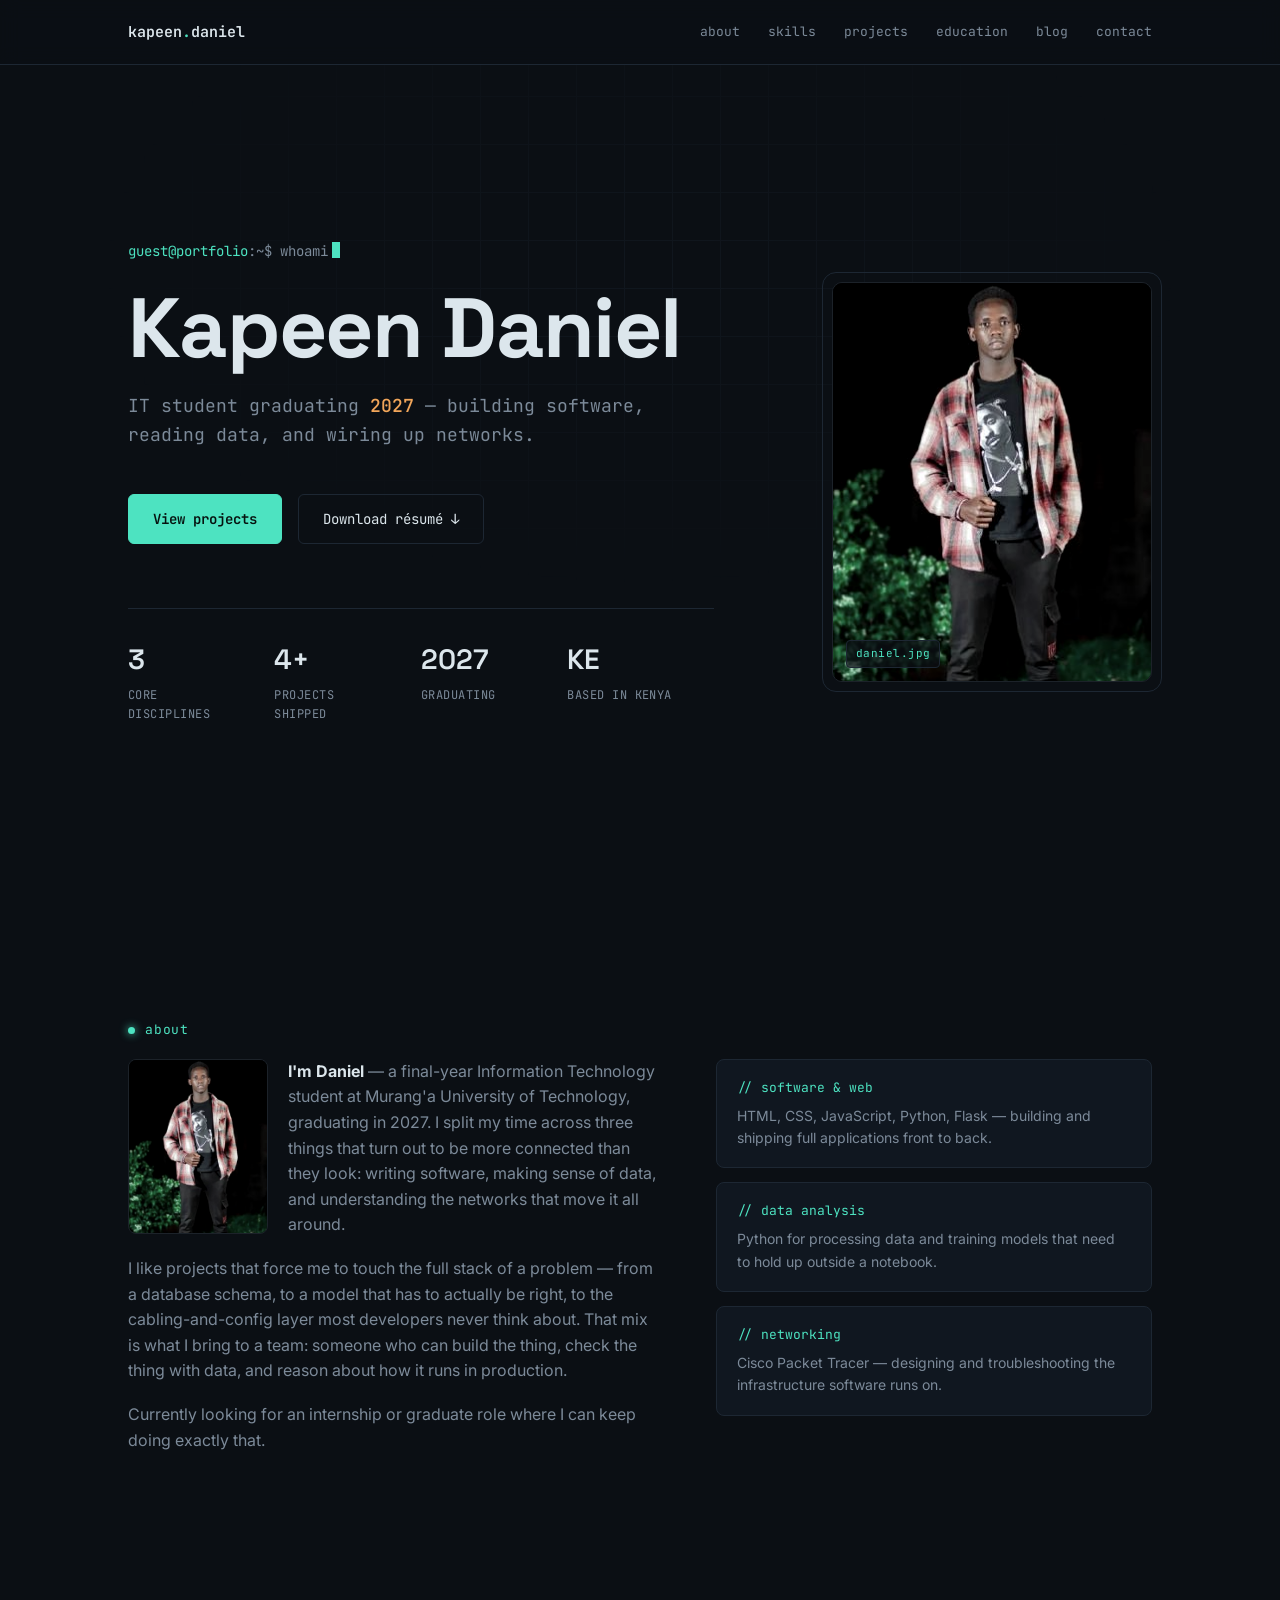
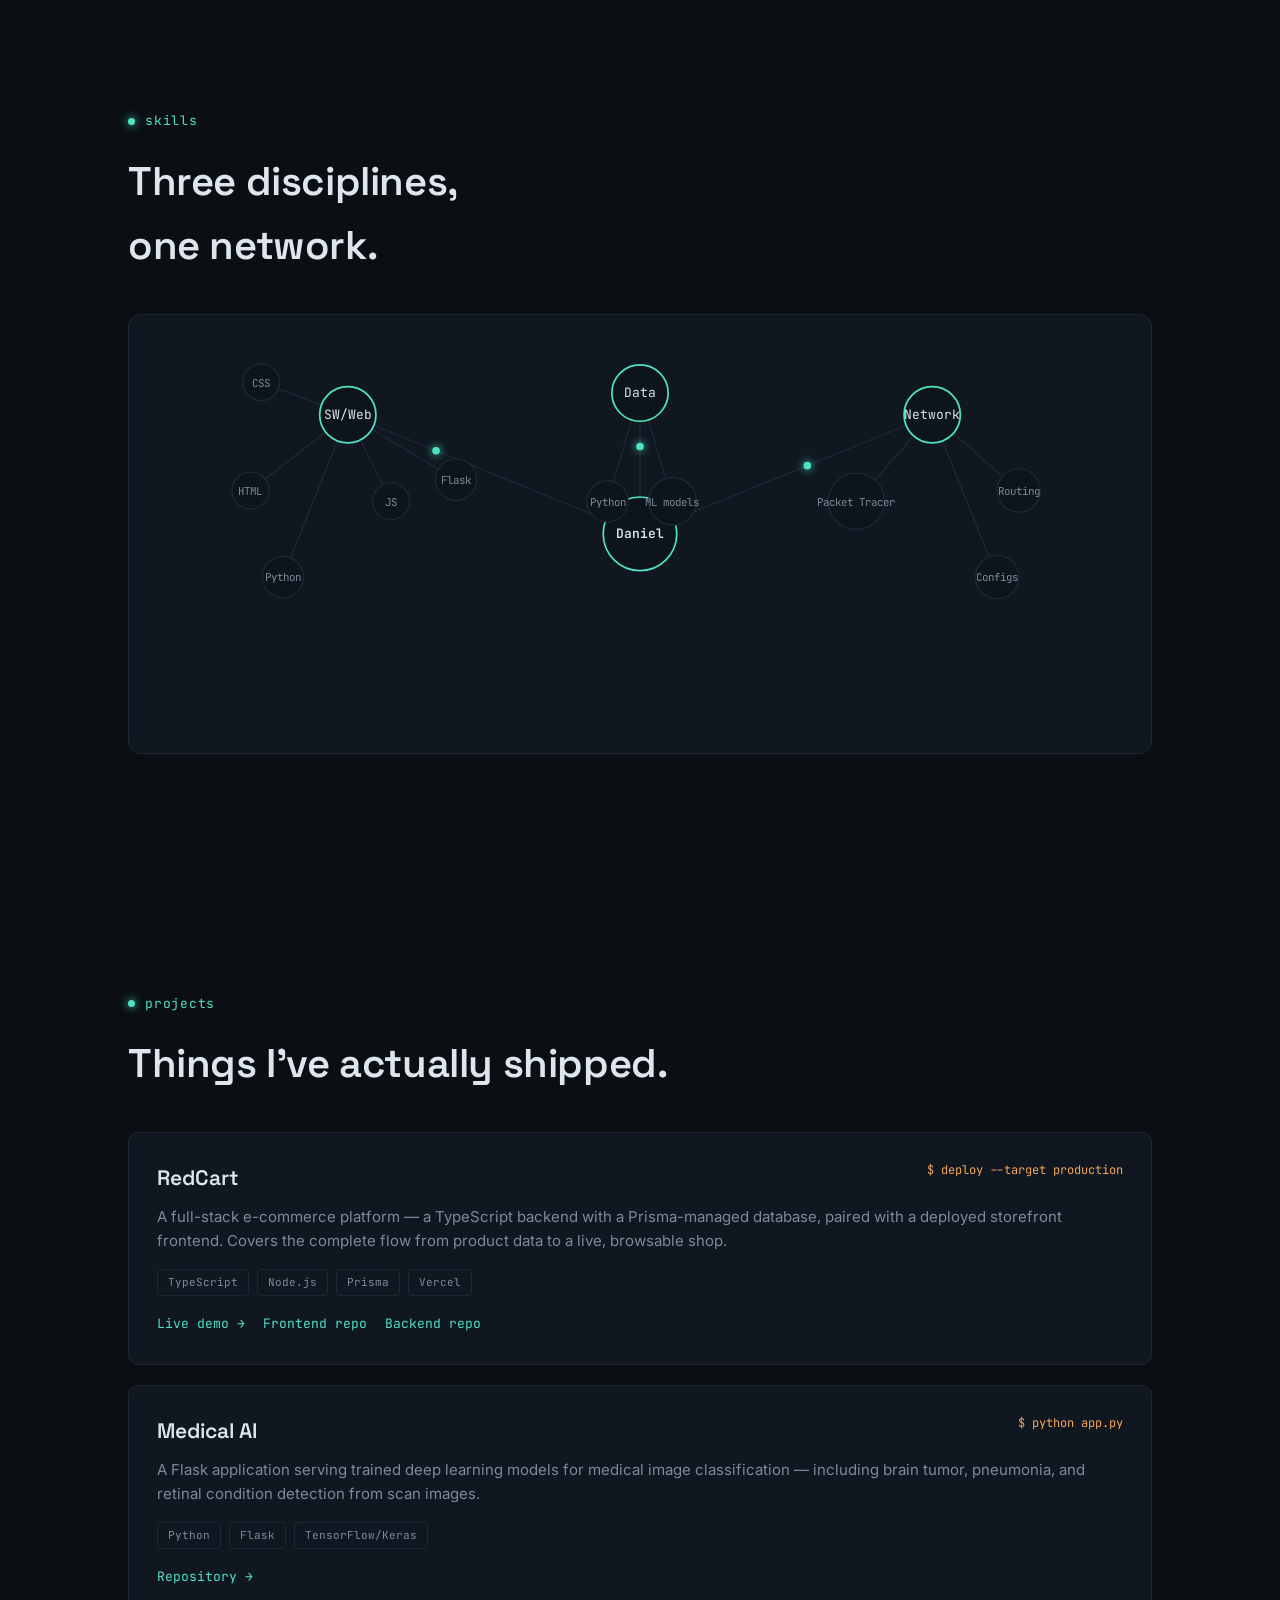
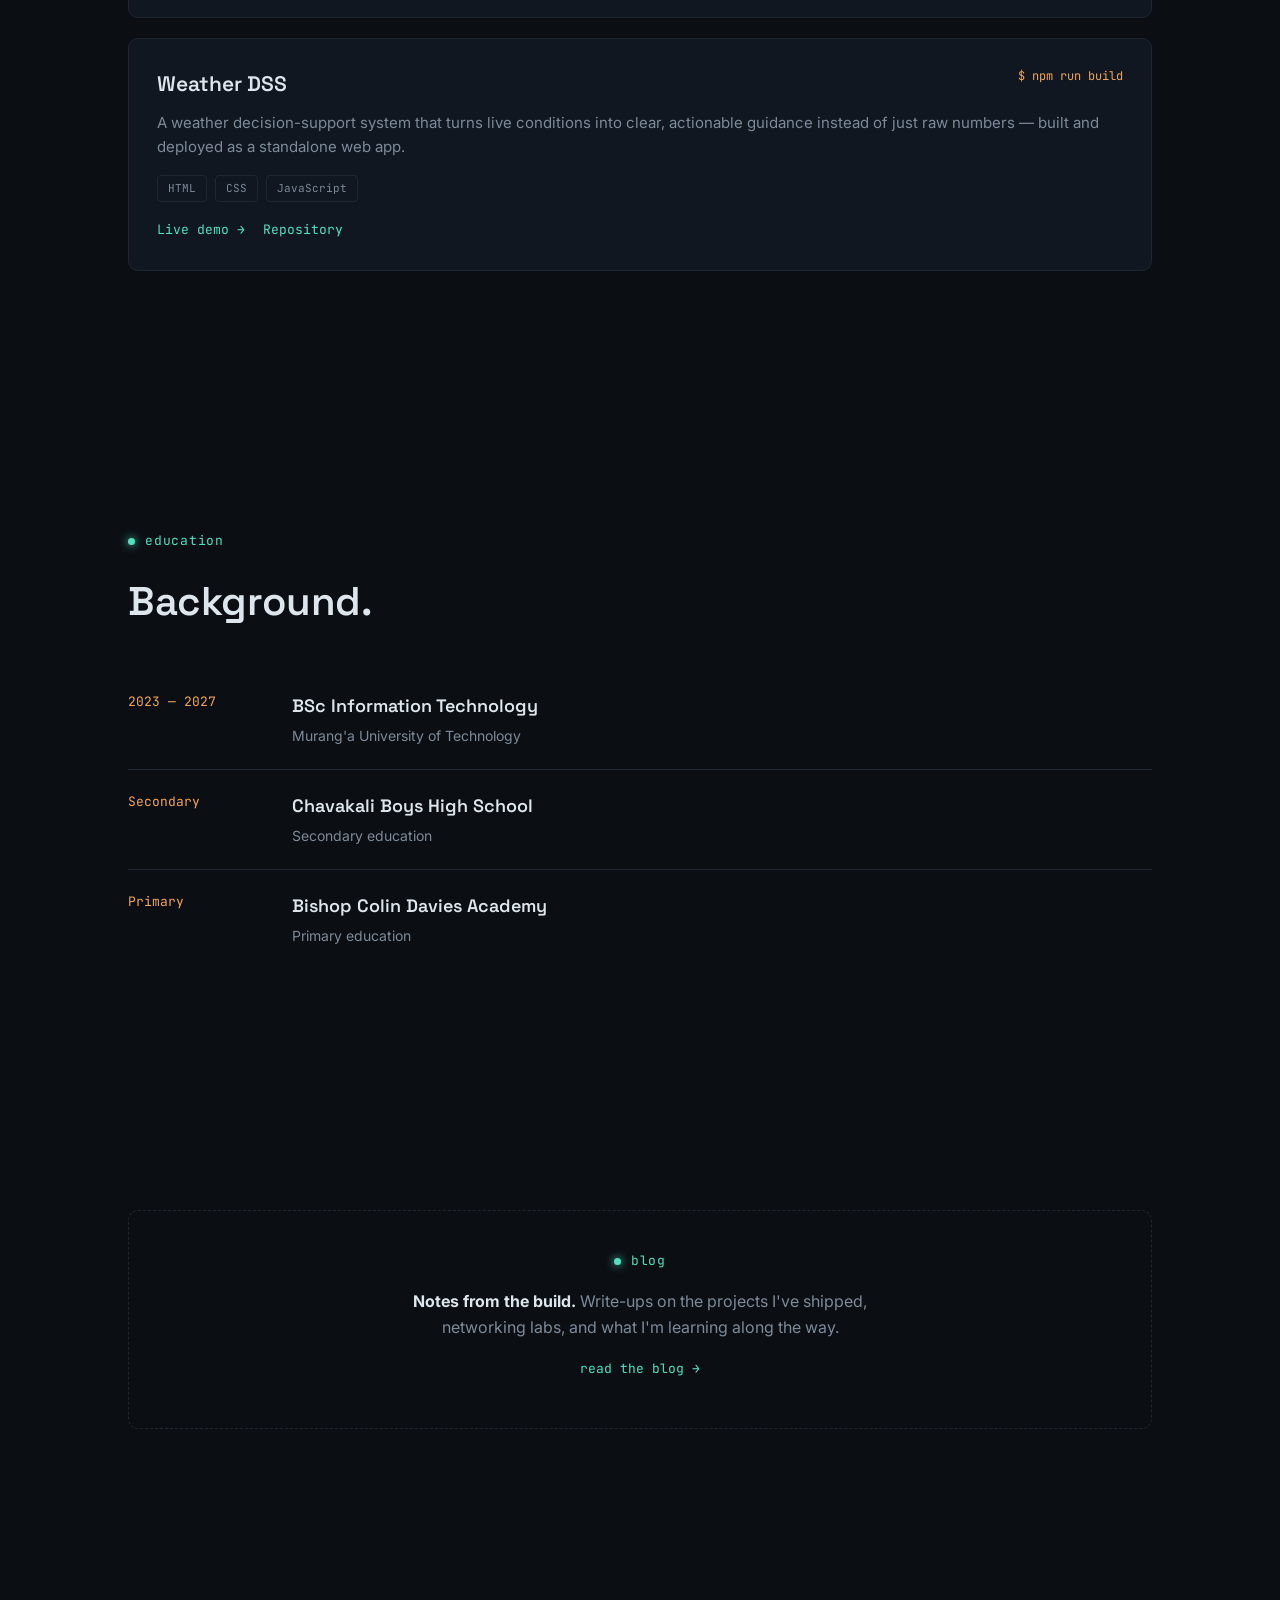
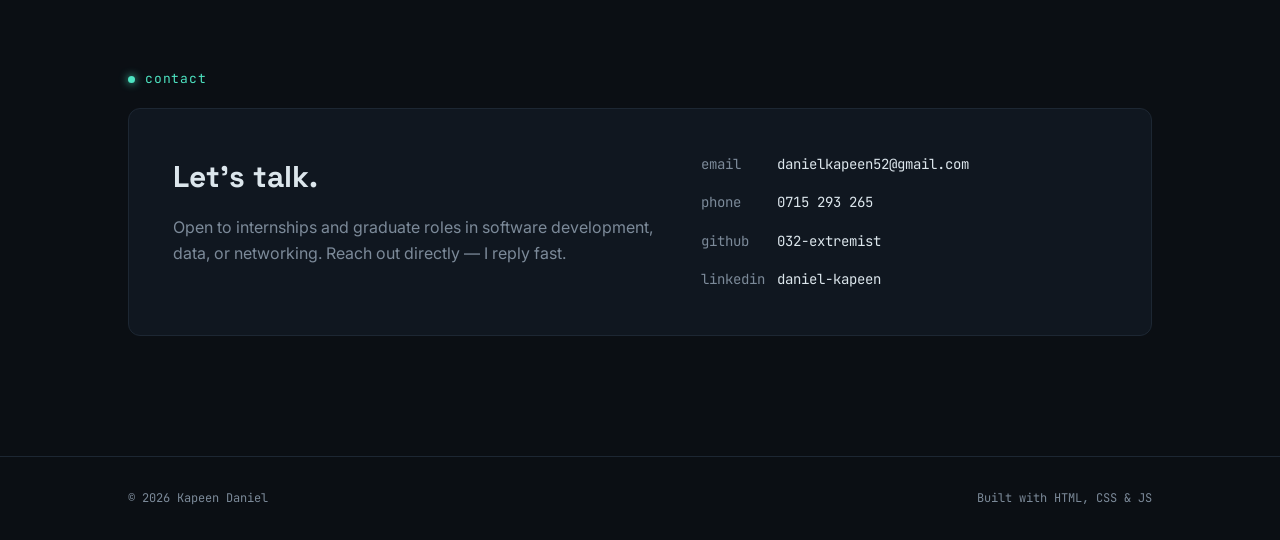
==== index.html @ 88852ad2 "Initial portfolio site" ====
<!DOCTYPE html>
<html lang="en">

<head>
    <meta charset="UTF-8">
    <meta name="viewport" content="width=device-width, initial-scale=1.0">
    <title>Kapeen Daniel — IT Professional</title>
    <link rel="preconnect" href="https://fonts.googleapis.com">
    <link
        href="https://fonts.googleapis.com/css2?family=Space+Grotesk:wght@400;500;600;700&family=Inter:wght@400;500;600&family=JetBrains+Mono:wght@400;500;600&display=swap"
        rel="stylesheet">
    <style>
        :root {
            --bg: #0B0F14;
            --panel: #101720;
            --panel-2: #0d141c;
            --line: #1D2733;
            --text: #DCE6EC;
            --text-dim: #7C8A99;
            --accent: #4DE3C1;
            --accent-2: #F2A65A;
            --mono: 'JetBrains Mono', monospace;
            --display: 'Space Grotesk', sans-serif;
            --body: 'Inter', sans-serif;
        }

        * {
            box-sizing: border-box;
            margin: 0;
            padding: 0;
        }

        html {
            scroll-behavior: smooth;
        }

        body {
            background: var(--bg);
            color: var(--text);
            font-family: var(--body);
            line-height: 1.6;
            overflow-x: hidden;
        }

        @media (prefers-reduced-motion: reduce) {
            * {
                animation-duration: 0.001ms !important;
                animation-iteration-count: 1 !important;
                transition-duration: 0.001ms !important;
            }
        }

        a {
            color: inherit;
        }

        ::selection {
            background: var(--accent);
            color: #0B0F14;
        }

        /* ---------- Layout shells ---------- */
        .wrap {
            max-width: 1080px;
            margin: 0 auto;
            padding: 0 28px;
        }

        section {
            padding: 120px 0;
        }

        @media (max-width:720px) {
            section {
                padding: 80px 0;
            }
        }

        .eyebrow {
            font-family: var(--mono);
            font-size: 13px;
            letter-spacing: 0.06em;
            color: var(--accent);
            display: flex;
            align-items: center;
            gap: 10px;
            margin-bottom: 18px;
        }

        .eyebrow::before {
            content: "";
            width: 7px;
            height: 7px;
            background: var(--accent);
            border-radius: 50%;
            box-shadow: 0 0 8px var(--accent);
            display: inline-block;
        }

        h2.heading {
            font-family: var(--display);
            font-weight: 600;
            font-size: clamp(28px, 4vw, 40px);
            letter-spacing: -0.01em;
            margin-bottom: 36px;
        }

        /* ---------- Nav ---------- */
        nav {
            position: fixed;
            top: 0;
            left: 0;
            right: 0;
            z-index: 50;
            background: rgba(11, 15, 20, 0.85);
            backdrop-filter: blur(10px);
            border-bottom: 1px solid var(--line);
        }

        nav .wrap {
            height: 64px;
            display: flex;
            align-items: center;
            justify-content: space-between;
        }

        .logo {
            font-family: var(--mono);
            font-weight: 600;
            font-size: 15px;
            color: var(--text);
            text-decoration: none;
        }

        .logo span {
            color: var(--accent);
        }

        .navlinks {
            display: flex;
            gap: 28px;
            font-family: var(--mono);
            font-size: 13px;
        }

        .navlinks a {
            text-decoration: none;
            color: var(--text-dim);
            transition: color .2s;
        }

        .navlinks a:hover,
        .navlinks a:focus-visible {
            color: var(--accent);
        }

        .navlinks a:focus-visible {
            outline: 1px solid var(--accent);
            outline-offset: 4px;
        }

        @media (max-width:720px) {
            .navlinks {
                display: none;
            }
        }

        /* ---------- Hero ---------- */
        .hero {
            min-height: 100vh;
            display: flex;
            flex-direction: column;
            justify-content: center;
            padding-top: 64px;
            position: relative;
        }

        .hero .wrap {
            display: grid;
            grid-template-columns: 1.2fr 0.8fr;
            gap: 48px;
            align-items: center;
        }

        .hero-photo-wrap {
            position: relative;
            justify-self: end;
            width: 100%;
            max-width: 320px;
        }

        .hero-photo-wrap::before {
            content: "";
            position: absolute;
            inset: -10px;
            border: 1px solid var(--line);
            border-radius: 14px;
            pointer-events: none;
        }

        .hero-photo {
            width: 100%;
            aspect-ratio: 4 / 5;
            object-fit: cover;
            border-radius: 10px;
            border: 1px solid var(--line);
            filter: grayscale(45%) contrast(1.05);
            display: block;
        }

        .hero-photo-tag {
            position: absolute;
            bottom: 14px;
            left: 14px;
            font-family: var(--mono);
            font-size: 11px;
            color: var(--accent);
            background: rgba(11, 15, 20, 0.75);
            border: 1px solid var(--line);
            padding: 4px 9px;
            border-radius: 4px;
            letter-spacing: 0.04em;
        }

        @media (max-width: 860px) {
            .hero .wrap {
                grid-template-columns: 1fr;
            }

            .hero-photo-wrap {
                justify-self: center;
                max-width: 220px;
                order: -1;
                margin-bottom: 24px;
            }
        }

        .hero-grid {
            position: absolute;
            inset: 0;
            z-index: -1;
            background-image:
                linear-gradient(var(--line) 1px, transparent 1px),
                linear-gradient(90deg, var(--line) 1px, transparent 1px);
            background-size: 48px 48px;
            opacity: 0.35;
            mask-image: radial-gradient(ellipse 60% 50% at 50% 30%, black 0%, transparent 70%);
        }

        .terminal-line {
            font-family: var(--mono);
            font-size: 14px;
            color: var(--text-dim);
            margin-bottom: 24px;
        }

        .terminal-line .prompt {
            color: var(--accent);
        }

        .terminal-line .caret {
            display: inline-block;
            width: 8px;
            height: 16px;
            background: var(--accent);
            margin-left: 4px;
            vertical-align: -2px;
            animation: blink 1s steps(1) infinite;
        }

        @keyframes blink {
            50% {
                opacity: 0;
            }
        }

        #typed-name {
            border-right: none;
        }

        .hero h1 {
            font-family: var(--display);
            font-weight: 700;
            font-size: clamp(40px, 8vw, 84px);
            line-height: 1.02;
            letter-spacing: -0.02em;
            margin-bottom: 20px;
        }

        .hero h1 .accent {
            color: var(--accent);
        }

        .hero p.tagline {
            font-family: var(--mono);
            font-size: clamp(14px, 2vw, 18px);
            color: var(--text-dim);
            max-width: 620px;
            margin-bottom: 44px;
        }

        .hero p.tagline strong {
            color: var(--accent-2);
            font-weight: 500;
        }

        .hero-cta {
            display: flex;
            gap: 16px;
            flex-wrap: wrap;
            margin-bottom: 64px;
        }

        .btn {
            font-family: var(--mono);
            font-size: 14px;
            padding: 13px 24px;
            border-radius: 6px;
            text-decoration: none;
            display: inline-flex;
            align-items: center;
            gap: 8px;
            transition: transform .15s ease, border-color .15s ease, background .15s ease;
            border: 1px solid var(--line);
        }

        .btn:hover {
            transform: translateY(-2px);
        }

        .btn:focus-visible {
            outline: 2px solid var(--accent);
            outline-offset: 2px;
        }

        .btn-primary {
            background: var(--accent);
            color: #06120F;
            border-color: var(--accent);
            font-weight: 600;
        }

        .btn-primary:hover {
            background: #5FF0D1;
        }

        .btn-secondary {
            color: var(--text);
            background: transparent;
        }

        .btn-secondary:hover {
            border-color: var(--accent);
            color: var(--accent);
        }

        .status-bar {
            display: grid;
            grid-template-columns: repeat(auto-fit, minmax(140px, 1fr));
            border-top: 1px solid var(--line);
            padding-top: 28px;
            max-width: 680px;
        }

        .status-bar div {
            padding-right: 20px;
        }

        .status-bar .num {
            font-family: var(--display);
            font-size: 28px;
            font-weight: 600;
            color: var(--text);
        }

        .status-bar .lbl {
            font-family: var(--mono);
            font-size: 12px;
            color: var(--text-dim);
            letter-spacing: 0.04em;
            margin-top: 4px;
        }

        /* ---------- About ---------- */
        .about-grid {
            display: grid;
            grid-template-columns: 1.1fr 0.9fr;
            gap: 56px;
            align-items: start;
        }

        @media (max-width:760px) {
            .about-grid {
                grid-template-columns: 1fr;
            }
        }

        .about-text p {
            color: var(--text-dim);
            margin-bottom: 18px;
            font-size: 16px;
        }

        .about-photo {
            width: 140px;
            aspect-ratio: 4 / 5;
            object-fit: cover;
            border-radius: 8px;
            border: 1px solid var(--line);
            filter: grayscale(45%) contrast(1.05);
            float: left;
            margin: 0 20px 12px 0;
            shape-outside: margin-box;
        }

        .about-text strong {
            color: var(--text);
        }

        .focus-list {
            display: flex;
            flex-direction: column;
            gap: 14px;
        }

        .focus-item {
            background: var(--panel);
            border: 1px solid var(--line);
            border-radius: 8px;
            padding: 18px 20px;
        }

        .focus-item .ft {
            font-family: var(--mono);
            font-size: 13px;
            color: var(--accent);
            margin-bottom: 6px;
        }

        .focus-item .fd {
            font-size: 14px;
            color: var(--text-dim);
        }

        /* ---------- Skills network ---------- */
        .skills-graph-wrap {
            background: var(--panel);
            border: 1px solid var(--line);
            border-radius: 12px;
            padding: 24px;
            overflow-x: auto;
        }

        .skills-graph-wrap svg {
            width: 100%;
            min-width: 560px;
            height: auto;
            display: block;
        }

        .node-label {
            font-family: var(--mono);
            font-size: 12px;
            fill: var(--text);
        }

        .node-sub {
            font-family: var(--mono);
            font-size: 10px;
            fill: var(--text-dim);
        }

        .node-core circle {
            fill: var(--panel-2);
            stroke: var(--accent);
            stroke-width: 1.6;
        }

        .node-leaf circle {
            fill: var(--panel-2);
            stroke: var(--line);
            stroke-width: 1.2;
        }

        .link {
            stroke: var(--line);
            stroke-width: 1.3;
        }

        .pulse {
            fill: var(--accent);
            filter: drop-shadow(0 0 4px var(--accent));
        }

        /* ---------- Projects ---------- */
        .project-card {
            border: 1px solid var(--line);
            border-radius: 10px;
            background: var(--panel);
            padding: 28px;
            margin-bottom: 20px;
            transition: border-color .2s ease, transform .2s ease;
        }

        .project-card:hover {
            border-color: var(--accent);
            transform: translateY(-2px);
        }

        .project-head {
            display: flex;
            justify-content: space-between;
            align-items: flex-start;
            gap: 16px;
            flex-wrap: wrap;
            margin-bottom: 10px;
        }

        .project-head h3 {
            font-family: var(--display);
            font-size: 21px;
            font-weight: 600;
        }

        .project-cmd {
            font-family: var(--mono);
            font-size: 12px;
            color: var(--accent-2);
        }

        .project-card p.desc {
            color: var(--text-dim);
            font-size: 15px;
            margin-bottom: 16px;
        }

        .stack-tags {
            display: flex;
            gap: 8px;
            flex-wrap: wrap;
            margin-bottom: 18px;
        }

        .tag {
            font-family: var(--mono);
            font-size: 11px;
            color: var(--text-dim);
            border: 1px solid var(--line);
            padding: 4px 10px;
            border-radius: 4px;
        }

        .project-links {
            display: flex;
            gap: 18px;
            font-family: var(--mono);
            font-size: 13px;
        }

        .project-links a {
            text-decoration: none;
            color: var(--accent);
            border-bottom: 1px solid transparent;
        }

        .project-links a:hover {
            border-color: var(--accent);
        }

        /* ---------- Education ---------- */
        .edu-item {
            display: grid;
            grid-template-columns: 140px 1fr;
            gap: 24px;
            padding: 22px 0;
            border-bottom: 1px solid var(--line);
        }

        .edu-item:last-child {
            border-bottom: none;
        }

        .edu-year {
            font-family: var(--mono);
            font-size: 13px;
            color: var(--accent-2);
        }

        .edu-item h3 {
            font-family: var(--display);
            font-size: 18px;
            font-weight: 600;
            margin-bottom: 4px;
        }

        .edu-item p {
            color: var(--text-dim);
            font-size: 14px;
        }

        @media (max-width:600px) {
            .edu-item {
                grid-template-columns: 1fr;
                gap: 6px;
            }
        }

        /* ---------- Blog placeholder ---------- */
        .blog-card {
            border: 1px dashed var(--line);
            border-radius: 10px;
            padding: 40px 28px;
            text-align: center;
            color: var(--text-dim);
        }

        .blog-card .eyebrow {
            justify-content: center;
        }

        .blog-card p {
            max-width: 480px;
            margin: 0 auto 8px;
        }

        /* ---------- Contact ---------- */
        .contact-panel {
            background: var(--panel);
            border: 1px solid var(--line);
            border-radius: 12px;
            padding: 44px;
            display: grid;
            grid-template-columns: 1.2fr 1fr;
            gap: 40px;
        }

        @media (max-width:700px) {
            .contact-panel {
                grid-template-columns: 1fr;
                padding: 32px 24px;
            }
        }

        .contact-panel h2 {
            font-family: var(--display);
            font-size: 30px;
            margin-bottom: 14px;
        }

        .contact-panel p.lead {
            color: var(--text-dim);
            margin-bottom: 0;
        }

        .contact-list {
            display: flex;
            flex-direction: column;
            gap: 16px;
        }

        .contact-row {
            display: flex;
            align-items: center;
            gap: 12px;
            font-family: var(--mono);
            font-size: 14px;
        }

        .contact-row .k {
            color: var(--text-dim);
            width: 64px;
            flex-shrink: 0;
        }

        .contact-row a,
        .contact-row span {
            color: var(--text);
            text-decoration: none;
        }

        .contact-row a:hover {
            color: var(--accent);
        }

        footer {
            border-top: 1px solid var(--line);
            padding: 32px 0;
            font-family: var(--mono);
            font-size: 12px;
            color: var(--text-dim);
            display: flex;
            justify-content: space-between;
            flex-wrap: wrap;
            gap: 10px;
        }

        .reveal {
            opacity: 0;
            transform: translateY(16px);
            transition: opacity .6s ease, transform .6s ease;
        }

        .reveal.in {
            opacity: 1;
            transform: translateY(0);
        }
    </style>
</head>

<body>

    <nav>
        <div class="wrap">
            <a href="#top" class="logo">kapeen<span>.</span>daniel</a>
            <div class="navlinks">
                <a href="#about">about</a>
                <a href="#skills">skills</a>
                <a href="#projects">projects</a>
                <a href="#education">education</a>
                <a href="blog/index.html">blog</a>
                <a href="#contact">contact</a>
            </div>
        </div>
    </nav>

    <header class="hero" id="top">
        <div class="hero-grid" aria-hidden="true"></div>
        <div class="wrap">
            <div class="hero-text">
                <p class="terminal-line"><span class="prompt">guest@portfolio</span>:~$ whoami<span
                        class="caret"></span>
                </p>
                <h1 id="typed-name">Kapeen Daniel</h1>
                <p class="tagline">IT student graduating <strong>2027</strong> — building software, reading data, and
                    wiring
                    up networks.</p>
                <div class="hero-cta">
                    <a class="btn btn-primary" href="#projects">View projects</a>
                    <a class="btn btn-secondary" href="Kapeen_Daniel_Resume.docx" download>Download résumé ↓</a>
                </div>
                <div class="status-bar">
                    <div>
                        <div class="num">3</div>
                        <div class="lbl">CORE DISCIPLINES</div>
                    </div>
                    <div>
                        <div class="num">4+</div>
                        <div class="lbl">PROJECTS SHIPPED</div>
                    </div>
                    <div>
                        <div class="num">2027</div>
                        <div class="lbl">GRADUATING</div>
                    </div>
                    <div>
                        <div class="num">KE</div>
                        <div class="lbl">BASED IN KENYA</div>
                    </div>
                </div>
            </div>
            <div class="hero-photo-wrap">
                <img class="hero-photo" src="assets/profile.jpg" alt="Portrait of Kapeen Daniel">
                <span class="hero-photo-tag">daniel.jpg</span>
            </div>
        </div>
    </header>

    <main>

        <section id="about">
            <div class="wrap">
                <div class="eyebrow">about</div>
                <div class="about-grid">
                    <div class="about-text reveal">
                        <img class="about-photo" src="assets/profile.jpg" alt="Kapeen Daniel">
                        <p><strong>I'm Daniel</strong> — a final-year Information Technology student at Murang'a
                            University of Technology, graduating in 2027. I split my time across three things that turn
                            out to be more connected than they look: writing software, making sense of data, and
                            understanding the networks that move it all around.</p>
                        <p>I like projects that force me to touch the full stack of a problem — from a database schema,
                            to a model that has to actually be right, to the cabling-and-config layer most developers
                            never think about. That mix is what I bring to a team: someone who can build the thing,
                            check the thing with data, and reason about how it runs in production.</p>
                        <p>Currently looking for an internship or graduate role where I can keep doing exactly that.</p>
                    </div>
                    <div class="focus-list reveal">
                        <div class="focus-item">
                            <div class="ft">// software & web</div>
                            <div class="fd">HTML, CSS, JavaScript, Python, Flask — building and shipping full
                                applications front to back.</div>
                        </div>
                        <div class="focus-item">
                            <div class="ft">// data analysis</div>
                            <div class="fd">Python for processing data and training models that need to hold up outside
                                a notebook.</div>
                        </div>
                        <div class="focus-item">
                            <div class="ft">// networking</div>
                            <div class="fd">Cisco Packet Tracer — designing and troubleshooting the infrastructure
                                software runs on.</div>
                        </div>
                    </div>
                </div>
            </div>
        </section>

        <section id="skills">
            <div class="wrap">
                <div class="eyebrow">skills</div>
                <h2 class="heading">Three disciplines,<br>one network.</h2>
                <div class="skills-graph-wrap reveal">
                    <svg viewBox="0 0 900 360" xmlns="http://www.w3.org/2000/svg" role="img"
                        aria-label="Diagram showing three skill domains — Software & Web, Data Analysis, Networking — each connected to their core tools.">
                        <!-- links -->
                        <g class="links">
                            <line class="link" x1="450" y1="180" x2="180" y2="70" />
                            <line class="link" x1="450" y1="180" x2="450" y2="50" />
                            <line class="link" x1="450" y1="180" x2="720" y2="70" />

                            <line class="link" x1="180" y1="70" x2="90" y2="140" />
                            <line class="link" x1="180" y1="70" x2="100" y2="40" />
                            <line class="link" x1="180" y1="70" x2="220" y2="150" />
                            <line class="link" x1="180" y1="70" x2="280" y2="130" />
                            <line class="link" x1="180" y1="70" x2="120" y2="220" />

                            <line class="link" x1="450" y1="50" x2="420" y2="150" />
                            <line class="link" x1="450" y1="50" x2="480" y2="150" />

                            <line class="link" x1="720" y1="70" x2="650" y2="150" />
                            <line class="link" x1="720" y1="70" x2="800" y2="140" />
                            <line class="link" x1="720" y1="70" x2="780" y2="220" />
                        </g>

                        <!-- core node -->
                        <g class="node-core">
                            <circle cx="450" cy="180" r="34" />
                            <text x="450" y="184" text-anchor="middle" class="node-label"
                                font-weight="600">Daniel</text>
                        </g>

                        <!-- domain nodes -->
                        <g class="node-core">
                            <circle cx="180" cy="70" r="26" />
                            <text x="180" y="74" text-anchor="middle" class="node-label">SW/Web</text>
                        </g>
                        <g class="node-core">
                            <circle cx="450" cy="50" r="26" />
                            <text x="450" y="54" text-anchor="middle" class="node-label">Data</text>
                        </g>
                        <g class="node-core">
                            <circle cx="720" cy="70" r="26" />
                            <text x="720" y="74" text-anchor="middle" class="node-label">Network</text>
                        </g>

                        <!-- leaves: SW/Web -->
                        <g class="node-leaf">
                            <circle cx="90" cy="140" r="17" /><text x="90" y="144" text-anchor="middle"
                                class="node-sub">HTML</text>
                        </g>
                        <g class="node-leaf">
                            <circle cx="100" cy="40" r="17" /><text x="100" y="44" text-anchor="middle"
                                class="node-sub">CSS</text>
                        </g>
                        <g class="node-leaf">
                            <circle cx="220" cy="150" r="17" /><text x="220" y="154" text-anchor="middle"
                                class="node-sub">JS</text>
                        </g>
                        <g class="node-leaf">
                            <circle cx="280" cy="130" r="19" /><text x="280" y="134" text-anchor="middle"
                                class="node-sub">Flask</text>
                        </g>
                        <g class="node-leaf">
                            <circle cx="120" cy="220" r="19" /><text x="120" y="224" text-anchor="middle"
                                class="node-sub">Python</text>
                        </g>

                        <!-- leaves: Data -->
                        <g class="node-leaf">
                            <circle cx="420" cy="150" r="19" /><text x="420" y="154" text-anchor="middle"
                                class="node-sub">Python</text>
                        </g>
                        <g class="node-leaf">
                            <circle cx="480" cy="150" r="22" /><text x="480" y="154" text-anchor="middle"
                                class="node-sub">ML models</text>
                        </g>

                        <!-- leaves: Network -->
                        <g class="node-leaf">
                            <circle cx="650" cy="150" r="26" /><text x="650" y="154" text-anchor="middle"
                                class="node-sub">Packet Tracer</text>
                        </g>
                        <g class="node-leaf">
                            <circle cx="800" cy="140" r="20" /><text x="800" y="144" text-anchor="middle"
                                class="node-sub">Routing</text>
                        </g>
                        <g class="node-leaf">
                            <circle cx="780" cy="220" r="20" /><text x="780" y="224" text-anchor="middle"
                                class="node-sub">Configs</text>
                        </g>

                        <!-- pulses traveling along main spokes -->
                        <circle class="pulse" r="3.5">
                            <animateMotion dur="3.2s" repeatCount="indefinite" path="M450,180 L180,70" />
                        </circle>
                        <circle class="pulse" r="3.5">
                            <animateMotion dur="3.6s" repeatCount="indefinite" path="M450,180 L450,50" />
                        </circle>
                        <circle class="pulse" r="3.5">
                            <animateMotion dur="3.9s" repeatCount="indefinite" path="M450,180 L720,70" />
                        </circle>
                    </svg>
                </div>
            </div>
        </section>

        <section id="projects">
            <div class="wrap">
                <div class="eyebrow">projects</div>
                <h2 class="heading">Things I've actually shipped.</h2>

                <div class="project-card reveal">
                    <div class="project-head">
                        <h3>RedCart</h3>
                        <span class="project-cmd">$ deploy --target production</span>
                    </div>
                    <p class="desc">A full-stack e-commerce platform — a TypeScript backend with a Prisma-managed
                        database, paired with a deployed storefront frontend. Covers the complete flow from product data
                        to a live, browsable shop.</p>
                    <div class="stack-tags">
                        <span class="tag">TypeScript</span><span class="tag">Node.js</span><span
                            class="tag">Prisma</span><span class="tag">Vercel</span>
                    </div>
                    <div class="project-links">
                        <a href="https://redcart-frontend.vercel.app/" target="_blank" rel="noopener">Live demo →</a>
                        <a href="https://github.com/032-extremist/redcart-frontend" target="_blank"
                            rel="noopener">Frontend repo</a>
                        <a href="https://github.com/032-extremist/redcart-backend" target="_blank"
                            rel="noopener">Backend repo</a>
                    </div>
                </div>

                <div class="project-card reveal">
                    <div class="project-head">
                        <h3>Medical AI</h3>
                        <span class="project-cmd">$ python app.py</span>
                    </div>
                    <p class="desc">A Flask application serving trained deep learning models for medical image
                        classification — including brain tumor, pneumonia, and retinal condition detection from scan
                        images.</p>
                    <div class="stack-tags">
                        <span class="tag">Python</span><span class="tag">Flask</span><span
                            class="tag">TensorFlow/Keras</span>
                    </div>
                    <div class="project-links">
                        <a href="https://github.com/032-extremist/Medical-AI" target="_blank" rel="noopener">Repository
                            →</a>
                    </div>
                </div>

                <div class="project-card reveal">
                    <div class="project-head">
                        <h3>Weather DSS</h3>
                        <span class="project-cmd">$ npm run build</span>
                    </div>
                    <p class="desc">A weather decision-support system that turns live conditions into clear, actionable
                        guidance instead of just raw numbers — built and deployed as a standalone web app.</p>
                    <div class="stack-tags">
                        <span class="tag">HTML</span><span class="tag">CSS</span><span class="tag">JavaScript</span>
                    </div>
                    <div class="project-links">
                        <a href="https://weather-dss.vercel.app/" target="_blank" rel="noopener">Live demo →</a>
                        <a href="https://github.com/032-extremist/weather-dss" target="_blank"
                            rel="noopener">Repository</a>
                    </div>
                </div>
            </div>
        </section>

        <section id="education">
            <div class="wrap">
                <div class="eyebrow">education</div>
                <h2 class="heading">Background.</h2>
                <div class="reveal">
                    <div class="edu-item">
                        <div class="edu-year">2023 — 2027</div>
                        <div>
                            <h3>BSc Information Technology</h3>
                            <p>Murang'a University of Technology</p>
                        </div>
                    </div>
                    <div class="edu-item">
                        <div class="edu-year">Secondary</div>
                        <div>
                            <h3>Chavakali Boys High School</h3>
                            <p>Secondary education</p>
                        </div>
                    </div>
                    <div class="edu-item">
                        <div class="edu-year">Primary</div>
                        <div>
                            <h3>Bishop Colin Davies Academy</h3>
                            <p>Primary education</p>
                        </div>
                    </div>
                </div>
            </div>
        </section>

        <section id="blog">
            <div class="wrap">
                <div class="blog-card reveal">
                    <div class="eyebrow">blog</div>
                    <p><strong style="color:var(--text)">Notes from the build.</strong> Write-ups on the projects I've
                        shipped, networking labs, and what I'm learning along the way.</p>
                    <p style="margin-top:14px;"><a href="blog/index.html"
                            style="color:var(--accent); text-decoration:none; font-family:var(--mono); font-size:13px;">read
                            the blog →</a></p>
                </div>
            </div>
        </section>

        <section id="contact">
            <div class="wrap">
                <div class="eyebrow">contact</div>
                <div class="contact-panel reveal">
                    <div>
                        <h2>Let's talk.</h2>
                        <p class="lead">Open to internships and graduate roles in software development, data, or
                            networking. Reach out directly — I reply fast.</p>
                    </div>
                    <div class="contact-list">
                        <div class="contact-row"><span class="k">email</span><a
                                href="mailto:danielkapeen52@gmail.com">danielkapeen52@gmail.com</a></div>
                        <div class="contact-row"><span class="k">phone</span><span>0715 293 265</span></div>
                        <div class="contact-row"><span class="k">github</span><a href="https://github.com/032-extremist"
                                target="_blank" rel="noopener">032-extremist</a></div>
                        <div class="contact-row"><span class="k">linkedin</span><a
                                href="https://www.linkedin.com/in/daniel-kapeen-088387358" target="_blank"
                                rel="noopener">daniel-kapeen</a></div>
                    </div>
                </div>
            </div>
        </section>

    </main>

    <footer>
        <div class="wrap" style="display:flex; justify-content:space-between; width:100%; flex-wrap:wrap; gap:10px;">
            <span>© 2026 Kapeen Daniel</span>
            <span>Built with HTML, CSS &amp; JS</span>
        </div>
    </footer>

    <script>
        // Reveal on scroll
        const revealEls = document.querySelectorAll('.reveal');
        const io = new IntersectionObserver((entries) => {
            entries.forEach(e => { if (e.isIntersecting) e.target.classList.add('in'); });
        }, { threshold: 0.15 });
        revealEls.forEach(el => io.observe(el));

        // Typed name effect
        const target = document.getElementById('typed-name');
        const fullText = "Kapeen Daniel";
        let i = 0;
        function type() {
            if (i <= fullText.length) {
                target.innerHTML = fullText.slice(0, i) + '<span class="caret" aria-hidden="true"></span>';
                i++;
                setTimeout(type, 70);
            } else {
                target.innerHTML = fullText;
            }
        }
        if (!window.matchMedia('(prefers-reduced-motion: reduce)').matches) {
            type();
        }
    </script>

</body>

</html>
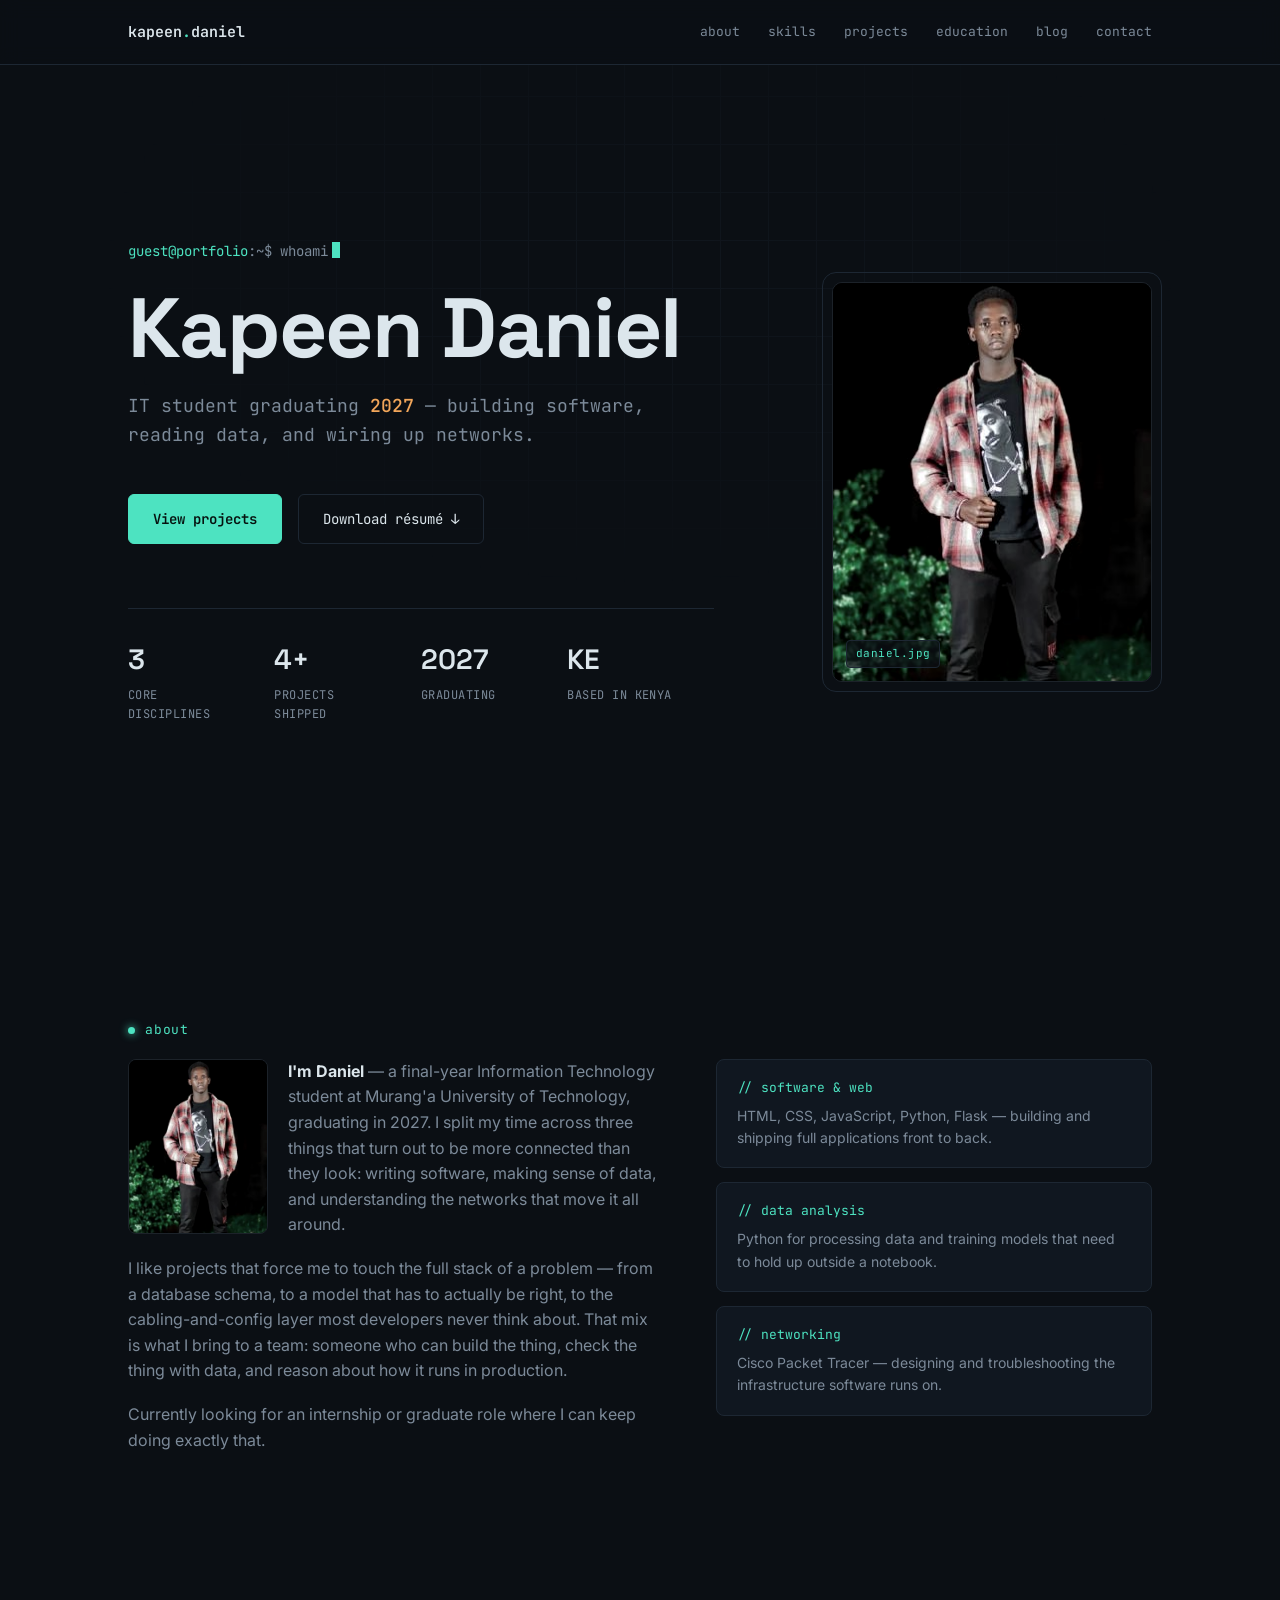
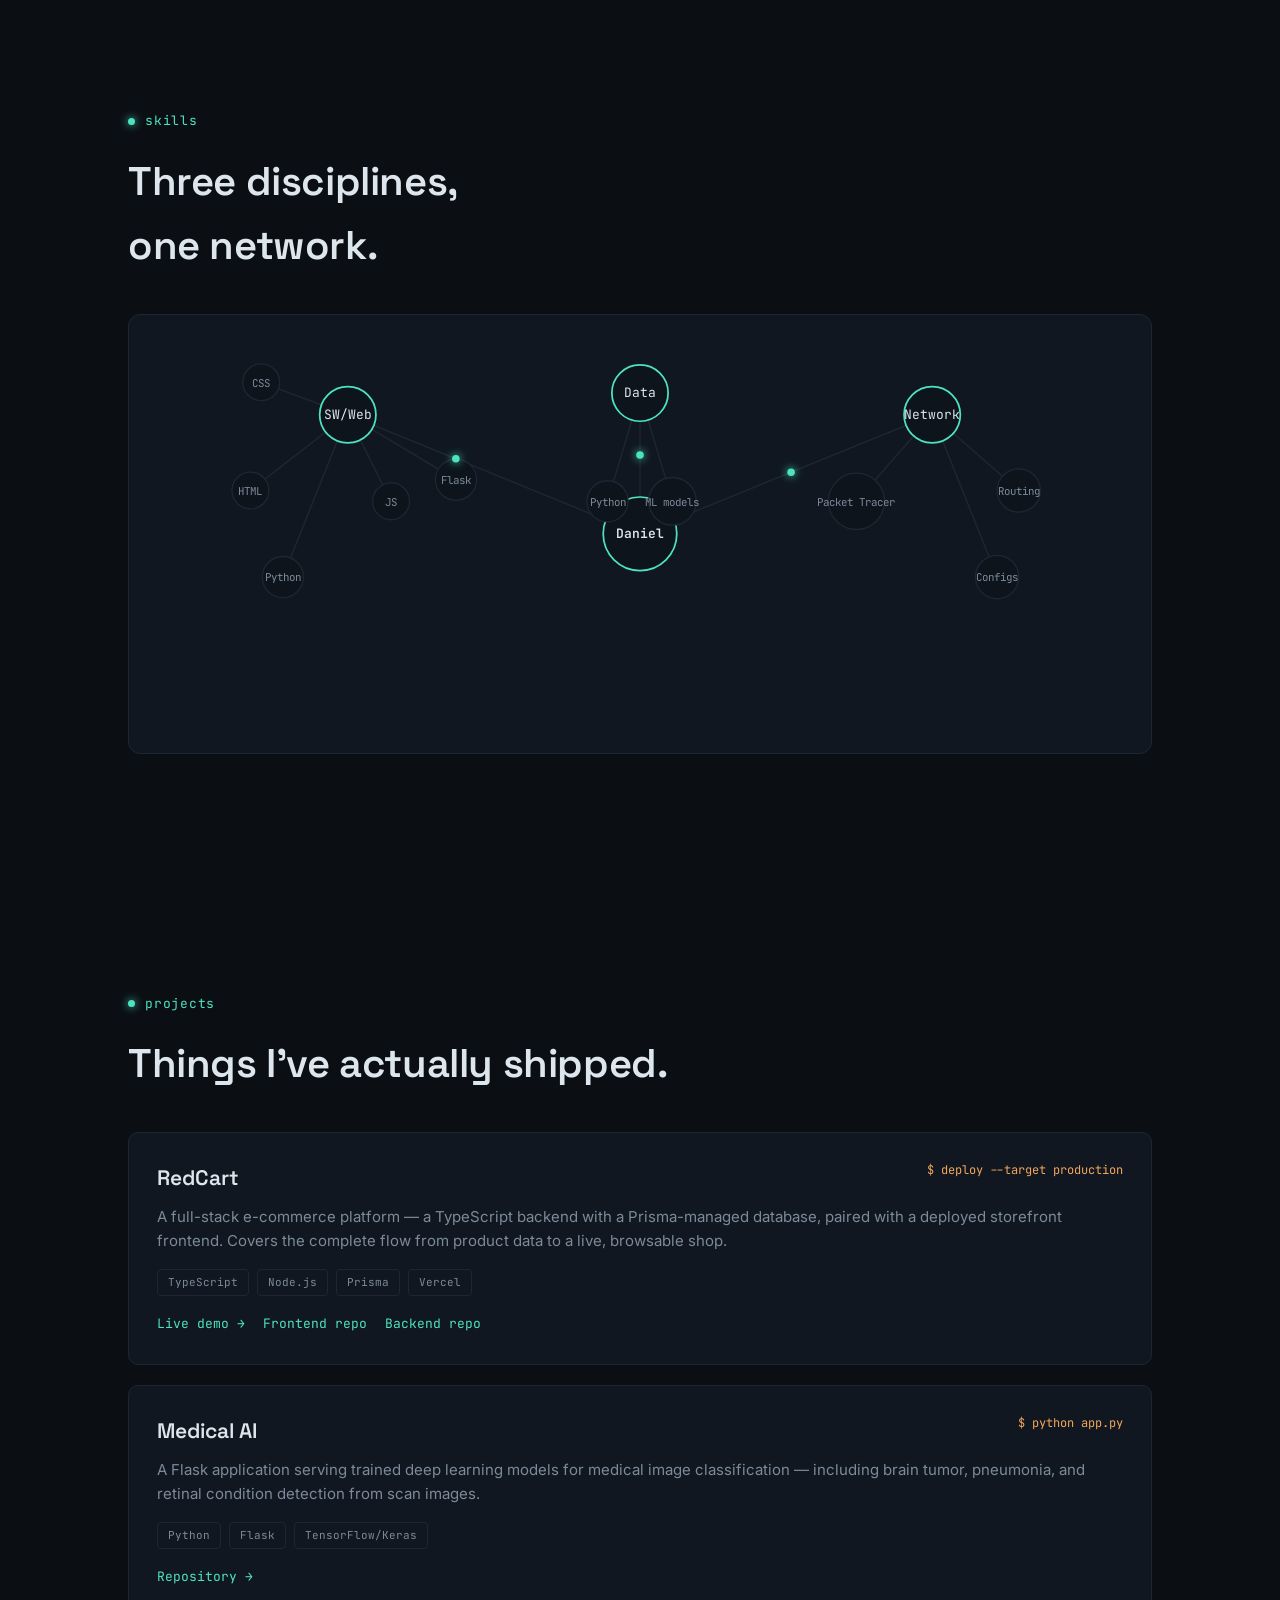
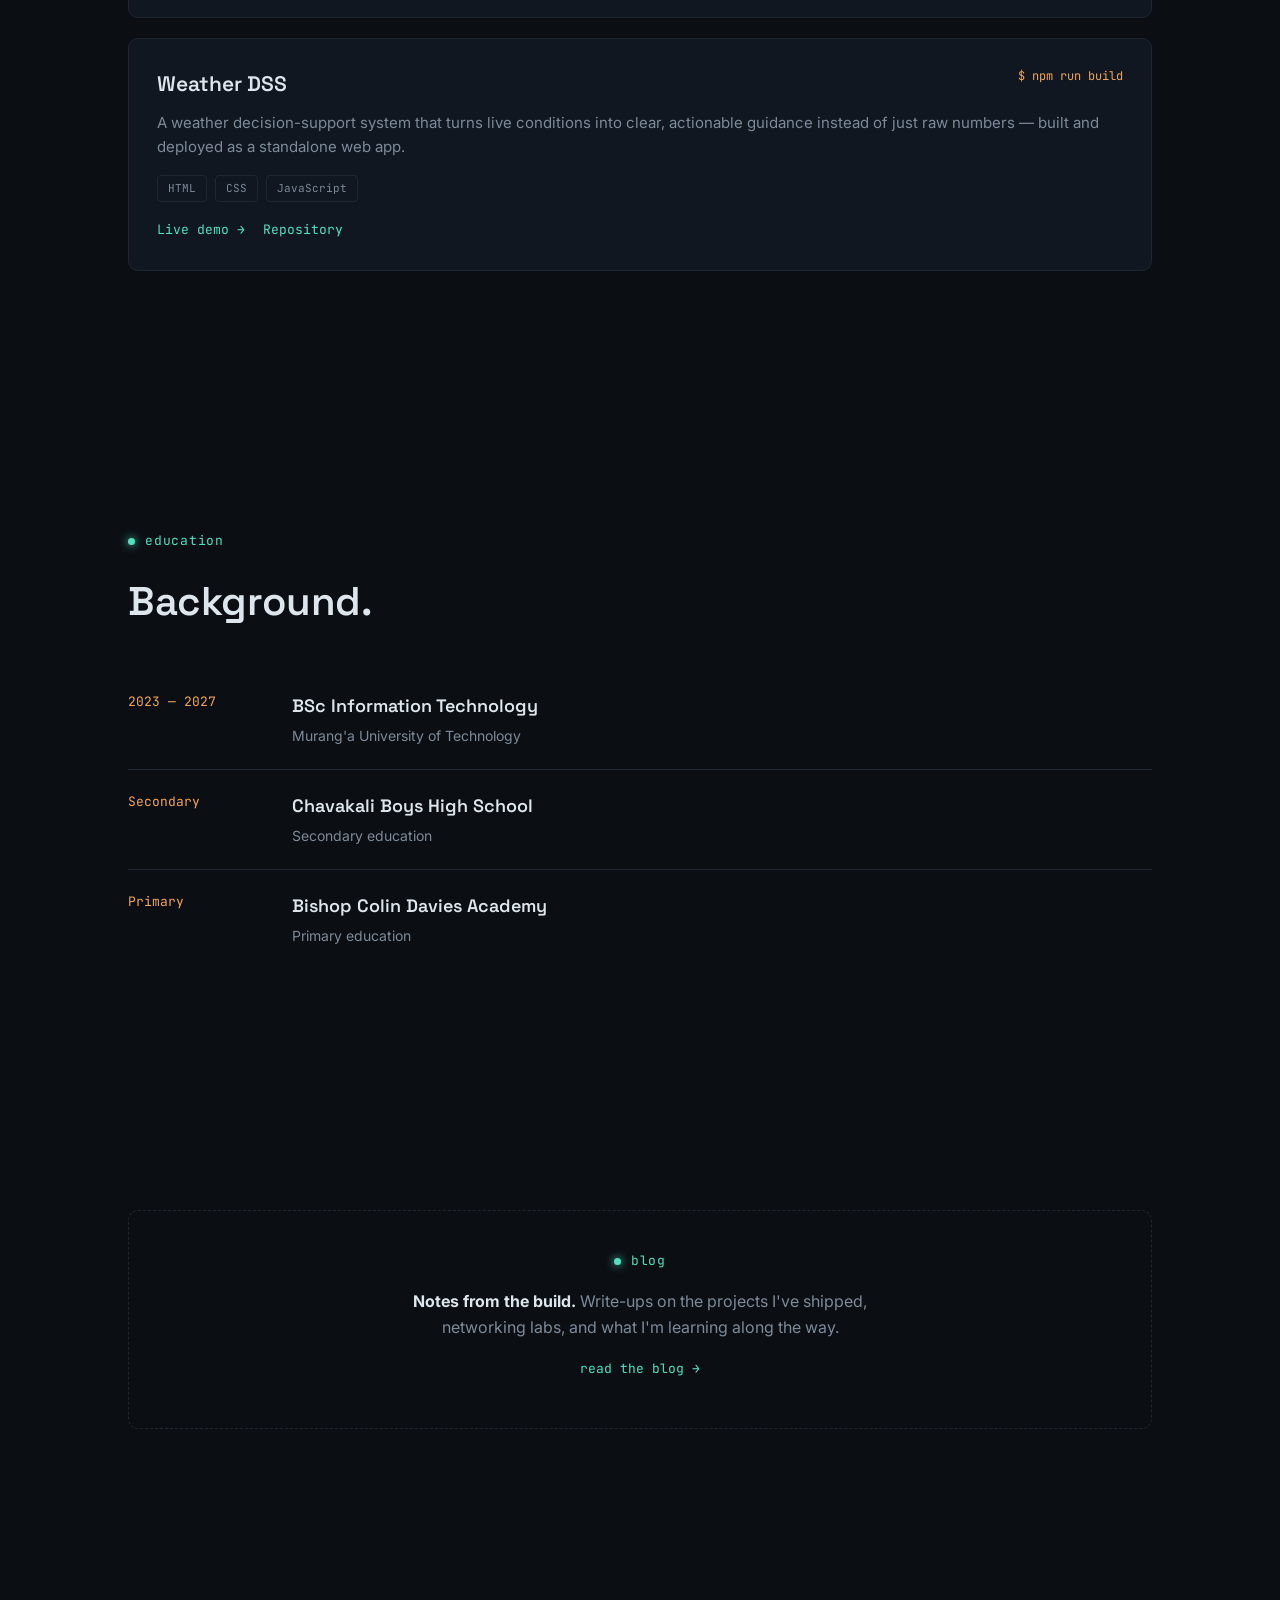
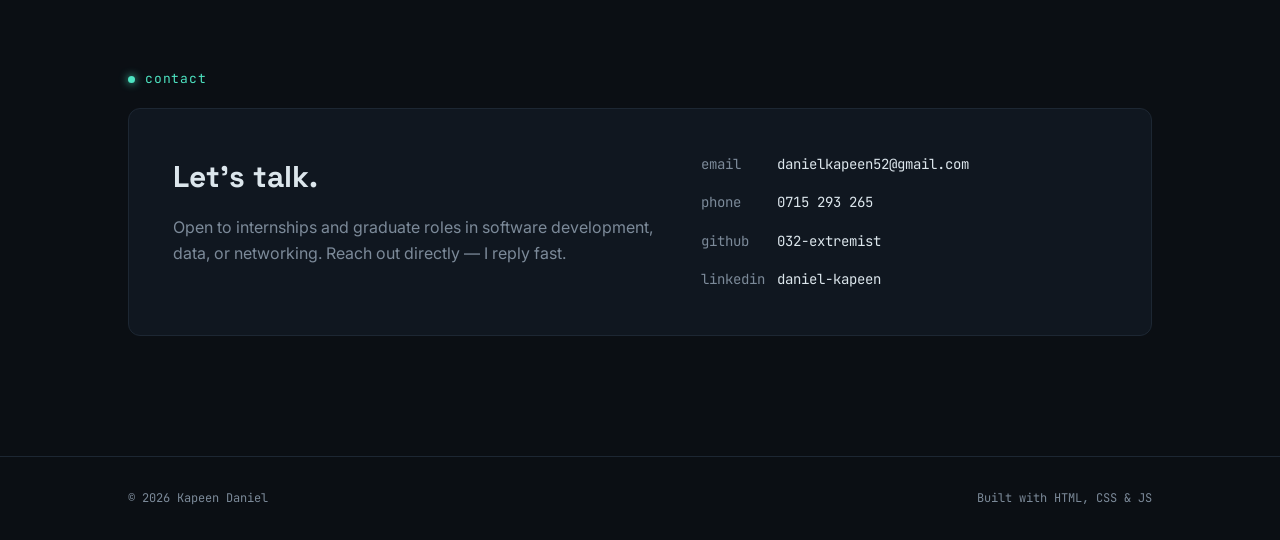
==== commit 6dc4e60b: "Add favicon" ====
--- a/index.html
+++ b/index.html
@@ -5,6 +5,10 @@
     <meta charset="UTF-8">
     <meta name="viewport" content="width=device-width, initial-scale=1.0">
     <title>Kapeen Daniel — IT Professional</title>
+    <link rel="icon" href="favicon.ico" sizes="any">
+    <link rel="icon" type="image/png" sizes="32x32" href="assets/favicon-32.png">
+    <link rel="icon" type="image/png" sizes="16x16" href="assets/favicon-16.png">
+    <link rel="apple-touch-icon" href="assets/apple-touch-icon.png">
     <link rel="preconnect" href="https://fonts.googleapis.com">
     <link
         href="https://fonts.googleapis.com/css2?family=Space+Grotesk:wght@400;500;600;700&family=Inter:wght@400;500;600&family=JetBrains+Mono:wght@400;500;600&display=swap"
